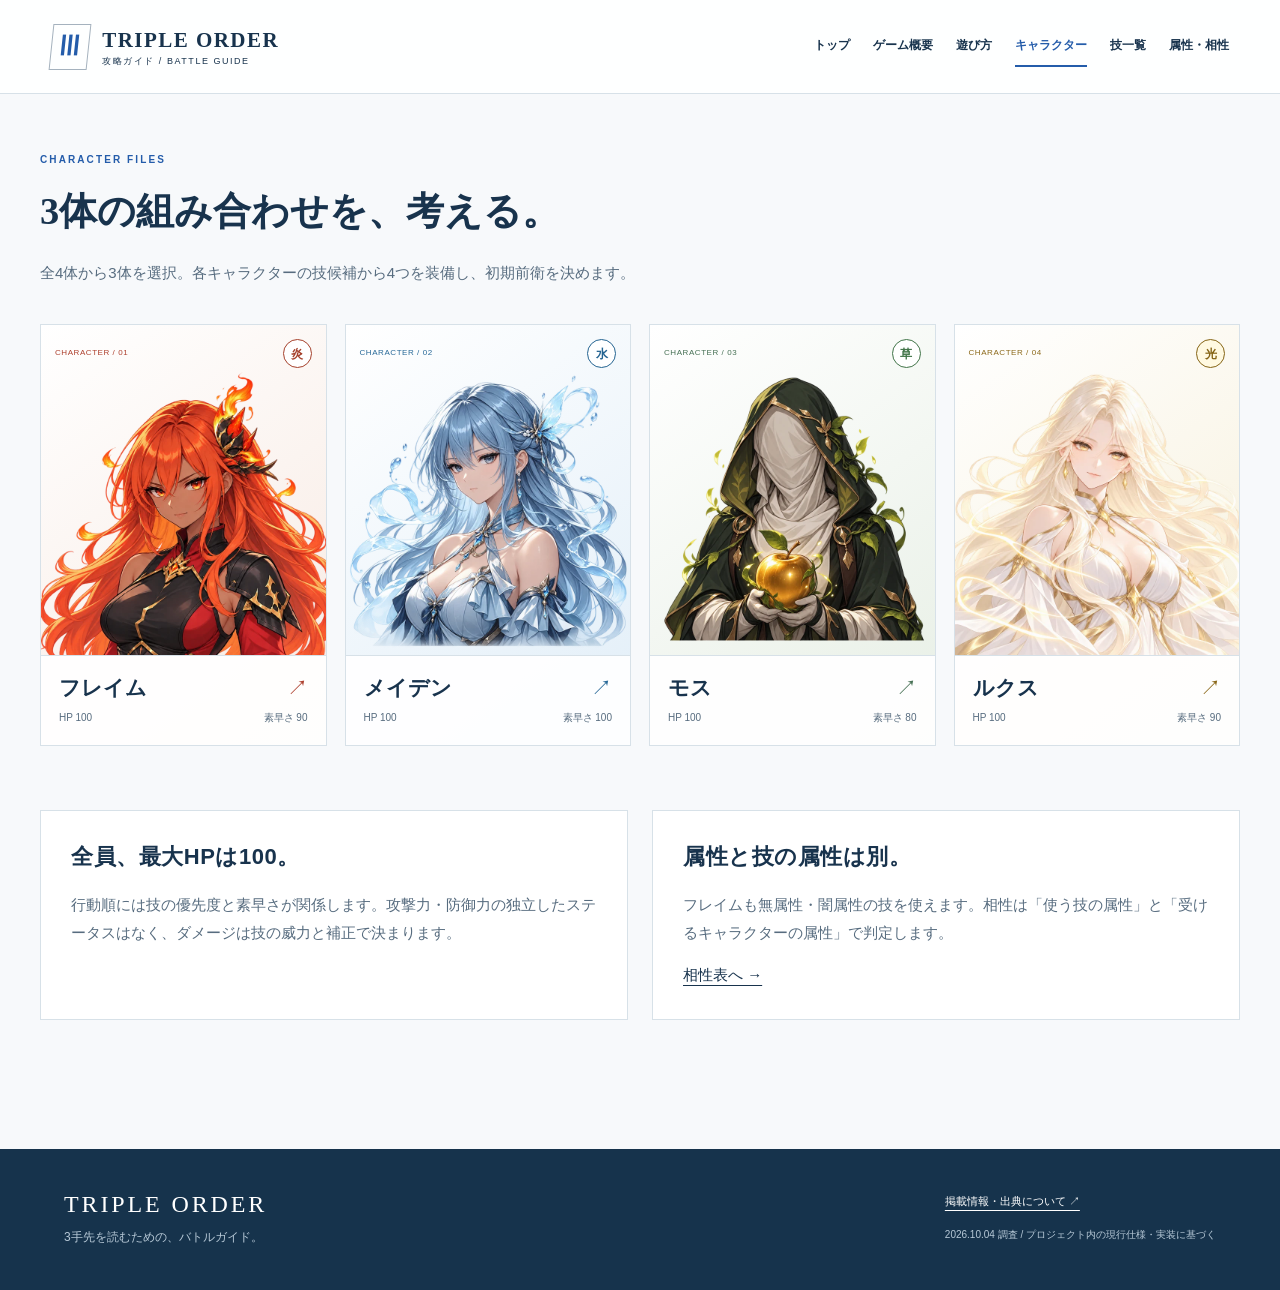
==== characters.html @ ce748887 "Add files via upload" ====
<!doctype html>
<html lang="ja"><head><meta charset="utf-8"><meta name="viewport" content="width=device-width,initial-scale=1"><title>キャラクター一覧 | Triple Order 攻略ガイド</title><meta name="description" content="4キャラクターのHP・素早さ・属性と使用できる技を紹介。"><meta name="theme-color" content="#163657"><link rel="icon" href="assets/favicon.svg" type="image/svg+xml"><link rel="stylesheet" href="assets/style.css"></head>
<body><a class="skip" href="#main">本文へ移動</a><header class="site-header"><a class="brand" href="index.html"><span class="brand-mark" aria-hidden="true">Ⅲ</span><span>TRIPLE ORDER<small>攻略ガイド / BATTLE GUIDE</small></span></a><nav aria-label="メインメニュー"><a href="index.html">トップ</a><a href="overview.html">ゲーム概要</a><a href="rules.html">遊び方</a><a href="characters.html" aria-current="page">キャラクター</a><a href="moves.html">技一覧</a><a href="types.html">属性・相性</a></nav></header>
<main id="main"><section class="page-heading"><p class="eyebrow">CHARACTER FILES</p><h1>3体の組み合わせを、考える。</h1><p>全4体から3体を選択。各キャラクターの技候補から4つを装備し、初期前衛を決めます。</p></section><div class="character-grid"><a class="character-card flame" href="flame.html"><div class="card-top"><span>CHARACTER / 01</span><span class="badge fire">炎</span></div><img src="assets/flame.webp" alt="フレイム" width="760" height="760" loading="lazy"><div class="card-bottom"><h3>フレイム<span aria-hidden="true">↗</span></h3><p>HP 100 <span>素早さ 90</span></p></div></a><a class="character-card maiden" href="maiden.html"><div class="card-top"><span>CHARACTER / 02</span><span class="badge water">水</span></div><img src="assets/maiden.webp" alt="メイデン" width="760" height="760" loading="lazy"><div class="card-bottom"><h3>メイデン<span aria-hidden="true">↗</span></h3><p>HP 100 <span>素早さ 100</span></p></div></a><a class="character-card moss" href="moss.html"><div class="card-top"><span>CHARACTER / 03</span><span class="badge grass">草</span></div><img src="assets/moss.webp" alt="モス" width="760" height="760" loading="lazy"><div class="card-bottom"><h3>モス<span aria-hidden="true">↗</span></h3><p>HP 100 <span>素早さ 80</span></p></div></a><a class="character-card lux" href="lux.html"><div class="card-top"><span>CHARACTER / 04</span><span class="badge light">光</span></div><img src="assets/lux.webp" alt="ルクス" width="760" height="760" loading="lazy"><div class="card-bottom"><h3>ルクス<span aria-hidden="true">↗</span></h3><p>HP 100 <span>素早さ 90</span></p></div></a></div><section class="two-col"><article class="panel"><h2>全員、最大HPは100。</h2><p>行動順には技の優先度と素早さが関係します。攻撃力・防御力の独立したステータスはなく、ダメージは技の威力と補正で決まります。</p></article><article class="panel"><h2>属性と技の属性は別。</h2><p>フレイムも無属性・闇属性の技を使えます。相性は「使う技の属性」と「受けるキャラクターの属性」で判定します。</p><a href="types.html">相性表へ →</a></article></section></main><footer><a class="footer-brand" href="index.html">TRIPLE ORDER</a><p>3手先を読むための、バトルガイド。</p><a href="sources.html">掲載情報・出典について ↗</a><small>2026.10.04 調査 / プロジェクト内の現行仕様・実装に基づく</small></footer></body></html>
---- assets/style.css ----
@charset "UTF-8";
:root{--ink:#18334d;--muted:#576c7f;--blue:#245caa;--line:#d7e1e8;--paper:#f7f9fb;--serif:"Yu Mincho","Hiragino Mincho ProN",serif;--sans:"Yu Gothic","Hiragino Kaku Gothic ProN",Meiryo,sans-serif}
*{box-sizing:border-box}html{scroll-behavior:smooth;scroll-padding-top:110px}body{margin:0;background:var(--paper);color:var(--ink);font:15px/1.85 var(--sans);-webkit-font-smoothing:antialiased}a{color:inherit;text-underline-offset:5px}a:hover{color:var(--blue)}a:focus-visible,[tabindex]:focus-visible{outline:3px solid #cb881a;outline-offset:5px}img{max-width:100%;height:auto}h1,h2,h3,p{margin-top:0}h1,h2,h3{line-height:1.45}h2{font-size:27px;letter-spacing:.025em}h3{font-size:19px}p{color:var(--muted)}.site-header{min-height:94px;padding:18px max(4vw,24px);display:flex;align-items:center;justify-content:space-between;gap:24px;background:#ffffffed;border-bottom:1px solid var(--line)}.brand{display:flex;align-items:center;gap:13px;text-decoration:none;font-size:21px;font-family:Georgia,serif;font-weight:700;letter-spacing:.07em;line-height:1.4;white-space:nowrap}.brand small{display:block;font-family:var(--sans);font-size:9px;letter-spacing:.17em;font-weight:500}.brand-mark{width:38px;height:46px;border:1px solid #a5b2be;display:grid;place-items:center;color:var(--blue);font-size:27px;transform:skew(-6deg)}nav{display:flex;gap:23px;font-size:12px;font-weight:700;white-space:nowrap}nav a{text-decoration:none;padding:8px 0;border-bottom:2px solid transparent}nav a[aria-current]{color:var(--blue);border-color:var(--blue)}main{max-width:1280px;padding:0 40px 65px;margin:auto}section{margin:64px 0}.eyebrow{color:var(--blue);font:700 10px/1.6 var(--sans);letter-spacing:.21em;margin-bottom:15px}.hero{display:grid;grid-template-columns:42% 58%;margin:0;min-height:550px;position:relative}.hero-copy{padding:72px 0 40px;position:relative;z-index:2}.hero h1{font:600 clamp(42px,4.7vw,66px)/1.4 var(--serif);letter-spacing:.07em;margin:19px 0 23px}.hero h1 em{font-style:normal;color:var(--blue)}.hero-copy>p:not(.eyebrow){font-size:15px;line-height:2.1}.button{display:inline-flex;align-items:center;justify-content:space-between;gap:36px;background:var(--ink);color:white;text-decoration:none;padding:15px 25px;font-size:13px;margin:9px 0;border:1px solid var(--ink)}.button:hover{background:var(--blue);color:white}.text-link{display:block;font-size:12px;margin-top:14px}.hero-art{position:relative;min-width:0;overflow:hidden;isolation:isolate}.hero-art img{position:absolute;bottom:34px;max-width:none;width:70%;filter:drop-shadow(0 12px 18px #23395712)}.hero-flame{left:0;z-index:3}.hero-maiden{right:-16%;bottom:82px!important;z-index:2}.hero-moss{left:0;bottom:153px!important;width:51%!important;z-index:1}.hero-number{font:italic 290px/1 Georgia,serif;color:#e4ebf0;position:absolute;right:0;top:15px;z-index:-1}.hero-ring{position:absolute;width:470px;height:470px;max-width:90%;border:1px solid #b9cbd7;border-radius:50%;right:-10px;top:40px;z-index:-1}.hero-ring:after{content:"";position:absolute;inset:25px;border:1px dashed #cbd8e1;border-radius:50%}.order-strip{position:absolute;bottom:10px;left:12px;right:0;z-index:4;display:flex;box-shadow:0 10px 40px #18334d13;background:#ffffffee;border:1px solid var(--line);transform:rotate(-3deg)}.order-strip span{padding:12px;flex:1;font-size:11px;white-space:nowrap}.order-strip b{font:italic 21px Georgia,serif;color:var(--blue);padding-right:5px}.facts{display:grid;grid-template-columns:repeat(4,1fr);border-block:1px solid var(--line);padding:19px 0;background:white}.facts p{text-align:center;margin:0;border-right:1px solid var(--line);font-size:12px}.facts p:last-child{border:0}.facts strong{font:36px Georgia,serif;color:var(--ink);padding-right:13px}.section-title{display:flex;align-items:flex-end;justify-content:space-between;gap:24px;margin-bottom:24px}.section-title h2{margin:0}.section-title .eyebrow{margin-bottom:8px}.section-title>p,.section-title>a{margin:0;font-size:12px}.guide-grid{display:grid;grid-template-columns:repeat(3,1fr);gap:18px}.guide-card{display:block;text-decoration:none;background:white;padding:27px 25px;border:1px solid var(--line);border-top:3px solid var(--blue);transition:transform .2s}.guide-card:hover{transform:translateY(-4px)}.guide-card>span{font-size:9px;color:var(--blue);letter-spacing:.15em}.guide-card h3{font-size:18px;margin:18px 0 12px}.guide-card p{font-size:13px;margin:0}.character-grid{display:grid;grid-template-columns:repeat(4,1fr);gap:18px}.character-card{display:block;position:relative;overflow:hidden;text-decoration:none;border:1px solid var(--line);background:linear-gradient(145deg,#fff,var(--tint));transition:transform .2s}.flame{--accent:#ae412f;--tint:#f7e9e1}.maiden{--accent:#286998;--tint:#e1eef8}.moss{--accent:#477155;--tint:#e7efe5}.lux{--accent:#8b6819;--tint:#f6efd8}.character-card:hover{transform:translateY(-5px)}.card-top{position:absolute;top:14px;left:14px;right:14px;display:flex;justify-content:space-between;align-items:center;z-index:1}.card-top>span:first-child{font-size:8px;color:var(--accent);letter-spacing:.07em}.character-card img{display:block;width:100%;margin-top:45px;transition:transform .3s}.character-card:hover img{transform:scale(1.04)}.card-bottom{position:relative;background:#ffffffef;padding:17px 18px;border-top:1px solid var(--line)}.card-bottom h3{margin:0 0 6px;font-size:21px}.card-bottom h3 span{float:right;color:var(--accent);font-weight:400}.card-bottom p{margin:0;font-size:10px}.card-bottom p span{float:right}.badge{display:inline-grid;place-items:center;font-size:12px;width:29px;height:29px;border:1px solid currentColor;border-radius:50%;line-height:1;background:white;font-weight:700;flex-shrink:0}.fire{color:#a5402b}.water{color:#236391}.grass{color:#417448}.light{color:#856415;background:#fff9e1}.dark{color:#79469c}.neutral{color:#596874}.note{border-left:3px solid #95afc4;background:#edf2f6;padding:19px 24px;color:var(--muted);font-size:12px;margin:32px 0}.note a{margin-left:8px}.page-heading{max-width:860px;margin:58px 0 38px}.page-heading h1{font:600 clamp(28px,3vw,43px)/1.5 var(--serif);margin-bottom:18px}.page-heading>p:last-child{font-size:15px;max-width:760px}.two-col{display:grid;grid-template-columns:1fr 1fr;gap:24px}.panel{padding:30px;background:white;border:1px solid var(--line)}.panel h2{font-size:22px}.panel p:last-child{margin-bottom:0}.panel ul{padding-left:22px;color:var(--muted)}.table-scroll{overflow-x:auto;border:1px solid var(--line);background:white;margin:22px 0}table{width:100%;border-collapse:collapse;font-size:13px}caption{caption-side:bottom;text-align:left;padding:12px 18px;font-size:11px;color:var(--muted);border-top:1px solid var(--line)}th,td{padding:17px 15px;border-bottom:1px solid var(--line);text-align:left;vertical-align:middle}thead{background:#ecf1f6}thead th{font-size:11px;white-space:nowrap}tbody tr:last-child>*{border-bottom:0}.move-table{min-width:780px}.move-table td:last-child{min-width:245px;max-width:370px;color:var(--muted)}.move-table th[scope=row]{min-width:125px}.move-table td:first-child{white-space:nowrap;font-size:12px}.number{font:18px Georgia,serif}.default{display:block;font-size:9px;font-weight:400;color:#315c77}.jump-links{display:flex;flex-wrap:wrap;gap:12px}.jump-links a{border:1px solid var(--line);padding:8px 17px;background:white;text-decoration:none;font-size:13px}.back-link{display:inline-block;margin-top:30px;font-size:12px}.character-hero{display:grid;grid-template-columns:1fr 1fr;background:linear-gradient(125deg,#fff,var(--tint));border:1px solid var(--line);margin:23px 0 48px;overflow:hidden}.character-hero>div{padding:45px 40px}.character-hero h1{font:600 46px var(--serif);margin:17px 0 20px}.character-hero h2{font-size:19px;color:var(--accent)}.character-hero>img{align-self:end;width:100%;max-height:530px;object-fit:contain}.stats{display:flex;gap:35px;margin-bottom:0}.stats dt{font-size:10px;color:var(--muted)}.stats dd{margin:0;font:38px Georgia,serif}.intro-panel{display:grid;grid-template-columns:1fr 2fr;align-items:center;gap:40px;background:#eaf0f5;padding:40px;border-block:1px solid var(--line)}.big-three{text-align:center;font:160px Georgia,serif;color:#7b99b1}.steps{display:grid;grid-template-columns:repeat(3,1fr);gap:28px}.steps article{border-top:1px solid var(--line);padding-top:16px}.steps b{font:italic 44px Georgia,serif;color:#7995ad}.steps h2{font-size:21px;margin:16px 0 10px}.sequence{display:grid;grid-template-columns:repeat(3,1fr);gap:10px;margin:25px 0}.sequence>div{background:#edf2f6;border-left:3px solid var(--blue);padding:18px 15px}.sequence small{display:block;font-size:9px;color:var(--blue);letter-spacing:.1em}.sequence strong{font-size:13px}.rule-list{list-style:none;counter-reset:rule;padding:0;border-top:1px solid var(--line)}.rule-list li{counter-increment:rule;border-bottom:1px solid var(--line);padding:23px 20px 23px 74px;position:relative}.rule-list li:before{content:"0" counter(rule);position:absolute;left:14px;top:19px;font:italic 28px Georgia,serif;color:#6c8aa3}.rule-list p{margin:8px 0 0}.affinity-banner{display:flex;align-items:center;justify-content:space-between;gap:18px;background:var(--ink);color:white;padding:25px 30px}.affinity-banner>span{font-size:24px;word-spacing:15px}.affinity-banner b{color:#b4c6d4;font-weight:400}.affinity-banner p{color:#d9e3ec;margin:0;font-size:12px}.matchup{min-width:550px;text-align:center}.matchup th,.matchup td{text-align:center}.matchup td{font:22px Georgia,serif}.matchup .good{background:#e5f1ed;color:#296147;font-weight:bold}.matchup .weak{background:#f0e9f5;color:#765590}.matchup .even{color:#647b8e}.formula{background:#edf2f6;padding:24px;font-size:22px;color:var(--ink);font-weight:700}.prose{max-width:900px}.prose h2:not(:first-child){margin-top:38px}code{font-size:12px;overflow-wrap:anywhere}footer{background:#16334c;padding:42px max(5vw,24px);display:grid;grid-template-columns:1fr auto;color:#fff;gap:8px 30px;font-size:12px}.footer-brand{font:24px Georgia,serif;letter-spacing:.12em;text-decoration:none}footer p{color:#b7c9d7;grid-row:2;margin:0}footer>a:not(.footer-brand){grid-column:2;grid-row:1;font-size:11px}footer small{color:#b7c9d7;grid-column:2;grid-row:2;font-size:10px}footer a:hover{color:white}.skip{position:absolute;left:10px;top:-100px;z-index:9;background:white;padding:12px}.skip:focus{top:10px}
@media(min-width:1500px){.site-header{padding-inline:calc((100vw - 1200px)/2)}}
@media(max-width:1000px){.site-header{flex-direction:column;gap:15px;padding:18px 24px}nav{gap:28px}.hero{min-height:490px}.hero-copy{padding-top:54px}.hero-art img{width:83%}.hero-maiden{right:-27%;bottom:120px!important}.hero-moss{bottom:228px!important;width:57%!important}.hero-flame{left:-5%}.hero-number{font-size:240px}.order-strip{left:0}.order-strip span{font-size:9px;padding:10px 6px}.order-strip b{font-size:17px}.character-grid{gap:12px}.card-top>span:first-child{font-size:7px}.card-bottom{padding:14px 12px}.guide-card{padding:24px 18px}.guide-card h3{font-size:15px}.character-hero>div{padding:30px}.character-hero h1{font-size:38px}}
@media(max-width:700px){body{font-size:14px}html{scroll-padding-top:18px}.site-header{padding:16px 0 0;gap:12px;align-items:stretch}.brand{align-self:center;font-size:20px}.brand-mark{height:39px;width:31px}nav{overflow-x:auto;width:100%;gap:23px;padding:0 20px;font-size:11px}nav a{padding:10px 0 13px}main{padding:0 20px 40px}section{margin:42px 0}.hero{display:block;min-height:0}.hero-copy{padding:34px 0 0}.hero .eyebrow{font-size:8px}.hero h1{font-size:43px;line-height:1.38;margin:16px 0}.hero-copy>p:not(.eyebrow){font-size:13px}.hero .button{padding:12px 19px;margin-top:0}.hero .text-link{margin-top:6px}.hero-art{height:345px;margin-top:12px;margin-inline:-12px}.hero-art img{width:65%;bottom:18px}.hero-flame{left:3%}.hero-maiden{right:-12%;bottom:57px!important}.hero-moss{left:0;bottom:95px!important;width:49%!important}.hero-number{font-size:210px;top:0}.hero-ring{height:300px;width:300px;top:0}.order-strip{bottom:12px;left:12px;right:12px}.order-strip span{padding:12px 8px;font-size:10px}.facts{padding:15px 0}.facts p{font-size:9px}.facts strong{display:block;font-size:29px;padding:0}.section-title{display:block;margin-bottom:20px}.section-title h2{font-size:23px}.section-title>p,.section-title>a{display:block;margin-top:9px}.guide-grid{grid-template-columns:1fr;gap:12px}.guide-card{padding:20px}.guide-card h3{font-size:18px;margin:10px 0 6px}.guide-card p{font-size:12px}.guide-card p br{display:none}.character-grid{grid-template-columns:1fr 1fr;gap:14px}.card-top{left:10px;right:10px;top:10px}.character-card img{margin-top:39px}.card-top>span:first-child{font-size:7px}.card-bottom h3{font-size:18px}.card-bottom p{font-size:9px}.card-bottom{padding:13px 10px}.badge{width:25px;height:25px;font-size:11px}.note{padding:16px;font-size:11px}.page-heading{margin-top:36px}.page-heading h1{font-size:29px}.page-heading>p:last-child{font-size:13px}.two-col{grid-template-columns:1fr;gap:16px}.panel{padding:23px}.panel h2{font-size:21px}.character-hero{grid-template-columns:1fr}.character-hero>div{padding:27px 24px 0}.character-hero>img{max-height:360px;width:100%;object-fit:contain;margin-top:15px}.character-hero h1{font-size:38px}.character-hero h2{font-size:18px}.stats{gap:35px}.stats dd{font-size:32px}.intro-panel{display:block;padding:25px}.big-three{display:none}.intro-panel h2{font-size:22px}.steps{grid-template-columns:1fr;gap:18px}.steps article{position:relative;padding:18px 0 0 60px}.steps b{position:absolute;left:0;top:18px;font-size:33px}.steps h2{margin:0 0 5px;font-size:20px}.steps p{margin:0}.sequence{grid-template-columns:1fr}.rule-list li{padding:21px 10px 21px 52px}.rule-list li:before{left:5px}.affinity-banner{display:block;padding:20px;text-align:center}.affinity-banner>span{font-size:22px;word-spacing:5px}.affinity-banner p{font-size:10px;margin-top:8px}.formula{padding:18px;font-size:17px}.jump-links{gap:8px}.jump-links a{font-size:12px;padding:6px 10px}footer{display:block;padding:33px 24px}.footer-brand{font-size:22px}footer>a:not(.footer-brand){display:block;margin:24px 0 10px}footer small{display:block;font-size:9px}}
@media(max-width:700px){nav{display:grid;grid-template-columns:repeat(3,1fr);gap:0 14px;padding:0 20px;overflow:visible;text-align:center}nav a{padding:8px 0}.hero-art{margin-top:6px}}
@media(prefers-reduced-motion:reduce){html{scroll-behavior:auto}*{transition:none!important}}
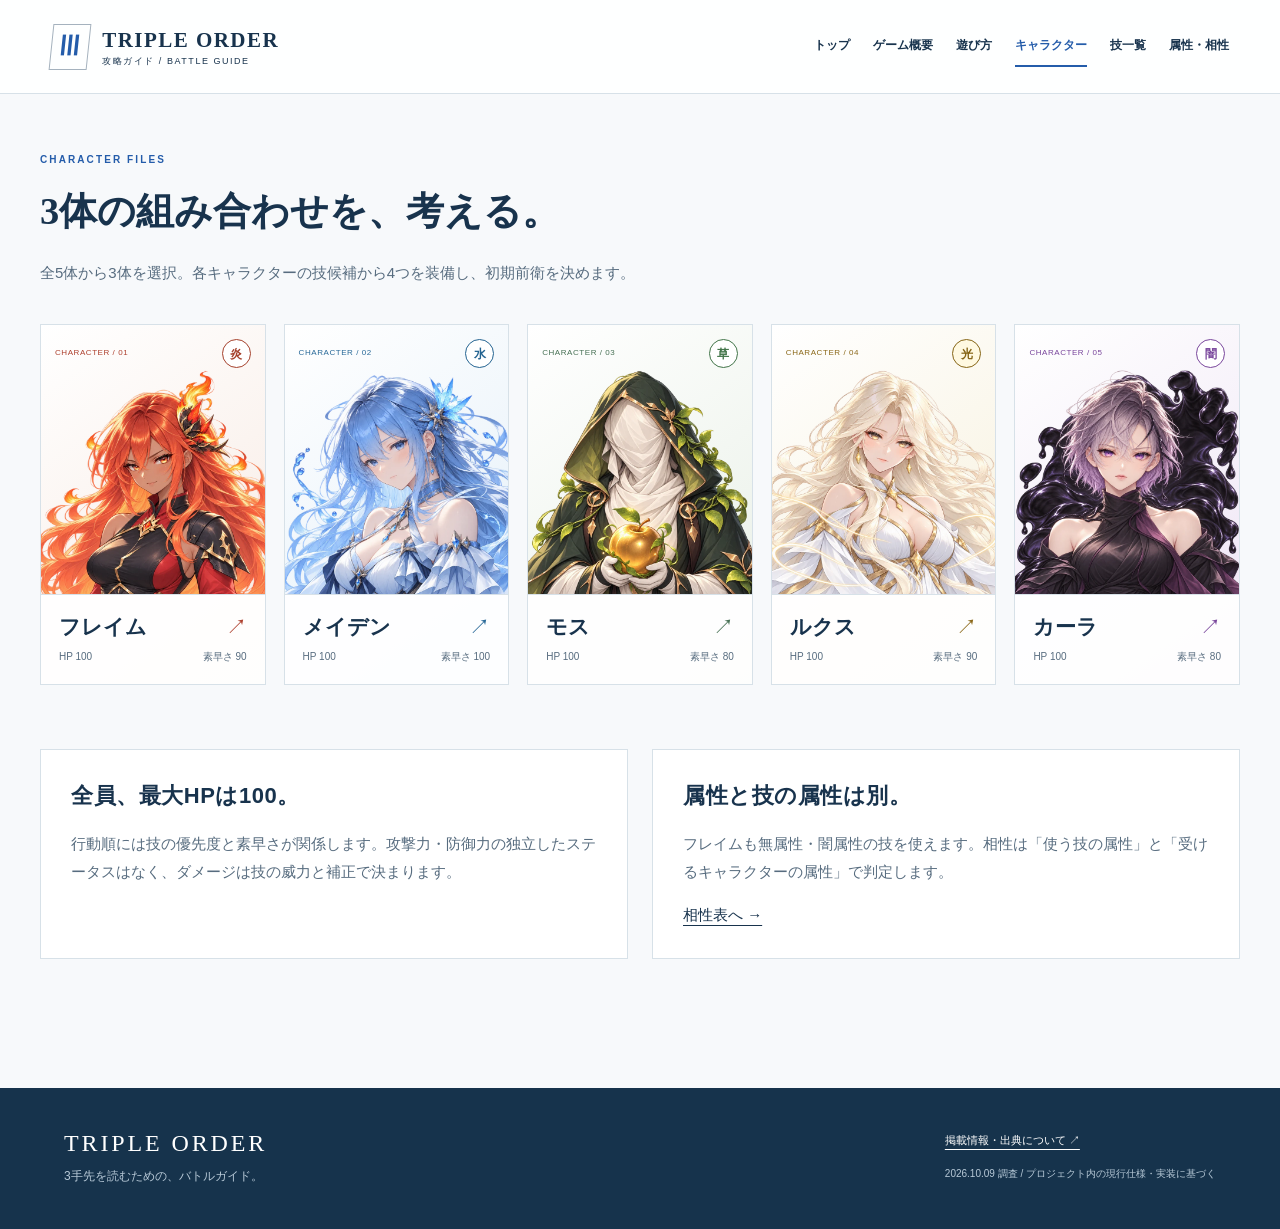
==== commit 60364c08: "Add files via upload キャラクター・相性表・画像を更新" ====
--- a/characters.html
+++ b/characters.html
@@ -1,4 +1,4 @@
 <!doctype html>
-<html lang="ja"><head><meta charset="utf-8"><meta name="viewport" content="width=device-width,initial-scale=1"><title>キャラクター一覧 | Triple Order 攻略ガイド</title><meta name="description" content="4キャラクターのHP・素早さ・属性と使用できる技を紹介。"><meta name="theme-color" content="#163657"><link rel="icon" href="assets/favicon.svg" type="image/svg+xml"><link rel="stylesheet" href="assets/style.css"></head>
+<html lang="ja"><head><meta charset="utf-8"><meta name="viewport" content="width=device-width,initial-scale=1"><title>キャラクター一覧 | Triple Order 攻略ガイド</title><meta name="description" content="5キャラクターのHP・素早さ・属性と使用できる技を紹介。"><meta name="theme-color" content="#163657"><link rel="icon" href="assets/favicon.svg" type="image/svg+xml"><link rel="stylesheet" href="assets/style.css"></head>
 <body><a class="skip" href="#main">本文へ移動</a><header class="site-header"><a class="brand" href="index.html"><span class="brand-mark" aria-hidden="true">Ⅲ</span><span>TRIPLE ORDER<small>攻略ガイド / BATTLE GUIDE</small></span></a><nav aria-label="メインメニュー"><a href="index.html">トップ</a><a href="overview.html">ゲーム概要</a><a href="rules.html">遊び方</a><a href="characters.html" aria-current="page">キャラクター</a><a href="moves.html">技一覧</a><a href="types.html">属性・相性</a></nav></header>
-<main id="main"><section class="page-heading"><p class="eyebrow">CHARACTER FILES</p><h1>3体の組み合わせを、考える。</h1><p>全4体から3体を選択。各キャラクターの技候補から4つを装備し、初期前衛を決めます。</p></section><div class="character-grid"><a class="character-card flame" href="flame.html"><div class="card-top"><span>CHARACTER / 01</span><span class="badge fire">炎</span></div><img src="assets/flame.webp" alt="フレイム" width="760" height="760" loading="lazy"><div class="card-bottom"><h3>フレイム<span aria-hidden="true">↗</span></h3><p>HP 100 <span>素早さ 90</span></p></div></a><a class="character-card maiden" href="maiden.html"><div class="card-top"><span>CHARACTER / 02</span><span class="badge water">水</span></div><img src="assets/maiden.webp" alt="メイデン" width="760" height="760" loading="lazy"><div class="card-bottom"><h3>メイデン<span aria-hidden="true">↗</span></h3><p>HP 100 <span>素早さ 100</span></p></div></a><a class="character-card moss" href="moss.html"><div class="card-top"><span>CHARACTER / 03</span><span class="badge grass">草</span></div><img src="assets/moss.webp" alt="モス" width="760" height="760" loading="lazy"><div class="card-bottom"><h3>モス<span aria-hidden="true">↗</span></h3><p>HP 100 <span>素早さ 80</span></p></div></a><a class="character-card lux" href="lux.html"><div class="card-top"><span>CHARACTER / 04</span><span class="badge light">光</span></div><img src="assets/lux.webp" alt="ルクス" width="760" height="760" loading="lazy"><div class="card-bottom"><h3>ルクス<span aria-hidden="true">↗</span></h3><p>HP 100 <span>素早さ 90</span></p></div></a></div><section class="two-col"><article class="panel"><h2>全員、最大HPは100。</h2><p>行動順には技の優先度と素早さが関係します。攻撃力・防御力の独立したステータスはなく、ダメージは技の威力と補正で決まります。</p></article><article class="panel"><h2>属性と技の属性は別。</h2><p>フレイムも無属性・闇属性の技を使えます。相性は「使う技の属性」と「受けるキャラクターの属性」で判定します。</p><a href="types.html">相性表へ →</a></article></section></main><footer><a class="footer-brand" href="index.html">TRIPLE ORDER</a><p>3手先を読むための、バトルガイド。</p><a href="sources.html">掲載情報・出典について ↗</a><small>2026.10.04 調査 / プロジェクト内の現行仕様・実装に基づく</small></footer></body></html>+<main id="main"><section class="page-heading"><p class="eyebrow">CHARACTER FILES</p><h1>3体の組み合わせを、考える。</h1><p>全5体から3体を選択。各キャラクターの技候補から4つを装備し、初期前衛を決めます。</p></section><div class="character-grid"><a class="character-card flame" href="flame.html"><div class="card-top"><span>CHARACTER / 01</span><span class="badge fire">炎</span></div><img src="assets/flame.webp" alt="フレイム" width="760" height="760" loading="lazy"><div class="card-bottom"><h3>フレイム<span aria-hidden="true">↗</span></h3><p>HP 100 <span>素早さ 90</span></p></div></a><a class="character-card maiden" href="maiden.html"><div class="card-top"><span>CHARACTER / 02</span><span class="badge water">水</span></div><img src="assets/maiden.webp" alt="メイデン" width="760" height="760" loading="lazy"><div class="card-bottom"><h3>メイデン<span aria-hidden="true">↗</span></h3><p>HP 100 <span>素早さ 100</span></p></div></a><a class="character-card moss" href="moss.html"><div class="card-top"><span>CHARACTER / 03</span><span class="badge grass">草</span></div><img src="assets/moss.webp" alt="モス" width="760" height="760" loading="lazy"><div class="card-bottom"><h3>モス<span aria-hidden="true">↗</span></h3><p>HP 100 <span>素早さ 80</span></p></div></a><a class="character-card lux" href="lux.html"><div class="card-top"><span>CHARACTER / 04</span><span class="badge light">光</span></div><img src="assets/lux.webp" alt="ルクス" width="760" height="760" loading="lazy"><div class="card-bottom"><h3>ルクス<span aria-hidden="true">↗</span></h3><p>HP 100 <span>素早さ 90</span></p></div></a><a class="character-card karla" href="karla.html"><div class="card-top"><span>CHARACTER / 05</span><span class="badge dark">闇</span></div><img src="assets/karla.webp" alt="カーラ" width="760" height="760" loading="lazy"><div class="card-bottom"><h3>カーラ<span aria-hidden="true">↗</span></h3><p>HP 100 <span>素早さ 80</span></p></div></a></div><section class="two-col"><article class="panel"><h2>全員、最大HPは100。</h2><p>行動順には技の優先度と素早さが関係します。攻撃力・防御力の独立したステータスはなく、ダメージは技の威力と補正で決まります。</p></article><article class="panel"><h2>属性と技の属性は別。</h2><p>フレイムも無属性・闇属性の技を使えます。相性は「使う技の属性」と「受けるキャラクターの属性」で判定します。</p><a href="types.html">相性表へ →</a></article></section></main><footer><a class="footer-brand" href="index.html">TRIPLE ORDER</a><p>3手先を読むための、バトルガイド。</p><a href="sources.html">掲載情報・出典について ↗</a><small>2026.10.09 調査 / プロジェクト内の現行仕様・実装に基づく</small></footer></body></html>
--- a/assets/style.css
+++ b/assets/style.css
@@ -1,8 +1,11 @@
-@charset "UTF-8";
-:root{--ink:#18334d;--muted:#576c7f;--blue:#245caa;--line:#d7e1e8;--paper:#f7f9fb;--serif:"Yu Mincho","Hiragino Mincho ProN",serif;--sans:"Yu Gothic","Hiragino Kaku Gothic ProN",Meiryo,sans-serif}
-*{box-sizing:border-box}html{scroll-behavior:smooth;scroll-padding-top:110px}body{margin:0;background:var(--paper);color:var(--ink);font:15px/1.85 var(--sans);-webkit-font-smoothing:antialiased}a{color:inherit;text-underline-offset:5px}a:hover{color:var(--blue)}a:focus-visible,[tabindex]:focus-visible{outline:3px solid #cb881a;outline-offset:5px}img{max-width:100%;height:auto}h1,h2,h3,p{margin-top:0}h1,h2,h3{line-height:1.45}h2{font-size:27px;letter-spacing:.025em}h3{font-size:19px}p{color:var(--muted)}.site-header{min-height:94px;padding:18px max(4vw,24px);display:flex;align-items:center;justify-content:space-between;gap:24px;background:#ffffffed;border-bottom:1px solid var(--line)}.brand{display:flex;align-items:center;gap:13px;text-decoration:none;font-size:21px;font-family:Georgia,serif;font-weight:700;letter-spacing:.07em;line-height:1.4;white-space:nowrap}.brand small{display:block;font-family:var(--sans);font-size:9px;letter-spacing:.17em;font-weight:500}.brand-mark{width:38px;height:46px;border:1px solid #a5b2be;display:grid;place-items:center;color:var(--blue);font-size:27px;transform:skew(-6deg)}nav{display:flex;gap:23px;font-size:12px;font-weight:700;white-space:nowrap}nav a{text-decoration:none;padding:8px 0;border-bottom:2px solid transparent}nav a[aria-current]{color:var(--blue);border-color:var(--blue)}main{max-width:1280px;padding:0 40px 65px;margin:auto}section{margin:64px 0}.eyebrow{color:var(--blue);font:700 10px/1.6 var(--sans);letter-spacing:.21em;margin-bottom:15px}.hero{display:grid;grid-template-columns:42% 58%;margin:0;min-height:550px;position:relative}.hero-copy{padding:72px 0 40px;position:relative;z-index:2}.hero h1{font:600 clamp(42px,4.7vw,66px)/1.4 var(--serif);letter-spacing:.07em;margin:19px 0 23px}.hero h1 em{font-style:normal;color:var(--blue)}.hero-copy>p:not(.eyebrow){font-size:15px;line-height:2.1}.button{display:inline-flex;align-items:center;justify-content:space-between;gap:36px;background:var(--ink);color:white;text-decoration:none;padding:15px 25px;font-size:13px;margin:9px 0;border:1px solid var(--ink)}.button:hover{background:var(--blue);color:white}.text-link{display:block;font-size:12px;margin-top:14px}.hero-art{position:relative;min-width:0;overflow:hidden;isolation:isolate}.hero-art img{position:absolute;bottom:34px;max-width:none;width:70%;filter:drop-shadow(0 12px 18px #23395712)}.hero-flame{left:0;z-index:3}.hero-maiden{right:-16%;bottom:82px!important;z-index:2}.hero-moss{left:0;bottom:153px!important;width:51%!important;z-index:1}.hero-number{font:italic 290px/1 Georgia,serif;color:#e4ebf0;position:absolute;right:0;top:15px;z-index:-1}.hero-ring{position:absolute;width:470px;height:470px;max-width:90%;border:1px solid #b9cbd7;border-radius:50%;right:-10px;top:40px;z-index:-1}.hero-ring:after{content:"";position:absolute;inset:25px;border:1px dashed #cbd8e1;border-radius:50%}.order-strip{position:absolute;bottom:10px;left:12px;right:0;z-index:4;display:flex;box-shadow:0 10px 40px #18334d13;background:#ffffffee;border:1px solid var(--line);transform:rotate(-3deg)}.order-strip span{padding:12px;flex:1;font-size:11px;white-space:nowrap}.order-strip b{font:italic 21px Georgia,serif;color:var(--blue);padding-right:5px}.facts{display:grid;grid-template-columns:repeat(4,1fr);border-block:1px solid var(--line);padding:19px 0;background:white}.facts p{text-align:center;margin:0;border-right:1px solid var(--line);font-size:12px}.facts p:last-child{border:0}.facts strong{font:36px Georgia,serif;color:var(--ink);padding-right:13px}.section-title{display:flex;align-items:flex-end;justify-content:space-between;gap:24px;margin-bottom:24px}.section-title h2{margin:0}.section-title .eyebrow{margin-bottom:8px}.section-title>p,.section-title>a{margin:0;font-size:12px}.guide-grid{display:grid;grid-template-columns:repeat(3,1fr);gap:18px}.guide-card{display:block;text-decoration:none;background:white;padding:27px 25px;border:1px solid var(--line);border-top:3px solid var(--blue);transition:transform .2s}.guide-card:hover{transform:translateY(-4px)}.guide-card>span{font-size:9px;color:var(--blue);letter-spacing:.15em}.guide-card h3{font-size:18px;margin:18px 0 12px}.guide-card p{font-size:13px;margin:0}.character-grid{display:grid;grid-template-columns:repeat(4,1fr);gap:18px}.character-card{display:block;position:relative;overflow:hidden;text-decoration:none;border:1px solid var(--line);background:linear-gradient(145deg,#fff,var(--tint));transition:transform .2s}.flame{--accent:#ae412f;--tint:#f7e9e1}.maiden{--accent:#286998;--tint:#e1eef8}.moss{--accent:#477155;--tint:#e7efe5}.lux{--accent:#8b6819;--tint:#f6efd8}.character-card:hover{transform:translateY(-5px)}.card-top{position:absolute;top:14px;left:14px;right:14px;display:flex;justify-content:space-between;align-items:center;z-index:1}.card-top>span:first-child{font-size:8px;color:var(--accent);letter-spacing:.07em}.character-card img{display:block;width:100%;margin-top:45px;transition:transform .3s}.character-card:hover img{transform:scale(1.04)}.card-bottom{position:relative;background:#ffffffef;padding:17px 18px;border-top:1px solid var(--line)}.card-bottom h3{margin:0 0 6px;font-size:21px}.card-bottom h3 span{float:right;color:var(--accent);font-weight:400}.card-bottom p{margin:0;font-size:10px}.card-bottom p span{float:right}.badge{display:inline-grid;place-items:center;font-size:12px;width:29px;height:29px;border:1px solid currentColor;border-radius:50%;line-height:1;background:white;font-weight:700;flex-shrink:0}.fire{color:#a5402b}.water{color:#236391}.grass{color:#417448}.light{color:#856415;background:#fff9e1}.dark{color:#79469c}.neutral{color:#596874}.note{border-left:3px solid #95afc4;background:#edf2f6;padding:19px 24px;color:var(--muted);font-size:12px;margin:32px 0}.note a{margin-left:8px}.page-heading{max-width:860px;margin:58px 0 38px}.page-heading h1{font:600 clamp(28px,3vw,43px)/1.5 var(--serif);margin-bottom:18px}.page-heading>p:last-child{font-size:15px;max-width:760px}.two-col{display:grid;grid-template-columns:1fr 1fr;gap:24px}.panel{padding:30px;background:white;border:1px solid var(--line)}.panel h2{font-size:22px}.panel p:last-child{margin-bottom:0}.panel ul{padding-left:22px;color:var(--muted)}.table-scroll{overflow-x:auto;border:1px solid var(--line);background:white;margin:22px 0}table{width:100%;border-collapse:collapse;font-size:13px}caption{caption-side:bottom;text-align:left;padding:12px 18px;font-size:11px;color:var(--muted);border-top:1px solid var(--line)}th,td{padding:17px 15px;border-bottom:1px solid var(--line);text-align:left;vertical-align:middle}thead{background:#ecf1f6}thead th{font-size:11px;white-space:nowrap}tbody tr:last-child>*{border-bottom:0}.move-table{min-width:780px}.move-table td:last-child{min-width:245px;max-width:370px;color:var(--muted)}.move-table th[scope=row]{min-width:125px}.move-table td:first-child{white-space:nowrap;font-size:12px}.number{font:18px Georgia,serif}.default{display:block;font-size:9px;font-weight:400;color:#315c77}.jump-links{display:flex;flex-wrap:wrap;gap:12px}.jump-links a{border:1px solid var(--line);padding:8px 17px;background:white;text-decoration:none;font-size:13px}.back-link{display:inline-block;margin-top:30px;font-size:12px}.character-hero{display:grid;grid-template-columns:1fr 1fr;background:linear-gradient(125deg,#fff,var(--tint));border:1px solid var(--line);margin:23px 0 48px;overflow:hidden}.character-hero>div{padding:45px 40px}.character-hero h1{font:600 46px var(--serif);margin:17px 0 20px}.character-hero h2{font-size:19px;color:var(--accent)}.character-hero>img{align-self:end;width:100%;max-height:530px;object-fit:contain}.stats{display:flex;gap:35px;margin-bottom:0}.stats dt{font-size:10px;color:var(--muted)}.stats dd{margin:0;font:38px Georgia,serif}.intro-panel{display:grid;grid-template-columns:1fr 2fr;align-items:center;gap:40px;background:#eaf0f5;padding:40px;border-block:1px solid var(--line)}.big-three{text-align:center;font:160px Georgia,serif;color:#7b99b1}.steps{display:grid;grid-template-columns:repeat(3,1fr);gap:28px}.steps article{border-top:1px solid var(--line);padding-top:16px}.steps b{font:italic 44px Georgia,serif;color:#7995ad}.steps h2{font-size:21px;margin:16px 0 10px}.sequence{display:grid;grid-template-columns:repeat(3,1fr);gap:10px;margin:25px 0}.sequence>div{background:#edf2f6;border-left:3px solid var(--blue);padding:18px 15px}.sequence small{display:block;font-size:9px;color:var(--blue);letter-spacing:.1em}.sequence strong{font-size:13px}.rule-list{list-style:none;counter-reset:rule;padding:0;border-top:1px solid var(--line)}.rule-list li{counter-increment:rule;border-bottom:1px solid var(--line);padding:23px 20px 23px 74px;position:relative}.rule-list li:before{content:"0" counter(rule);position:absolute;left:14px;top:19px;font:italic 28px Georgia,serif;color:#6c8aa3}.rule-list p{margin:8px 0 0}.affinity-banner{display:flex;align-items:center;justify-content:space-between;gap:18px;background:var(--ink);color:white;padding:25px 30px}.affinity-banner>span{font-size:24px;word-spacing:15px}.affinity-banner b{color:#b4c6d4;font-weight:400}.affinity-banner p{color:#d9e3ec;margin:0;font-size:12px}.matchup{min-width:550px;text-align:center}.matchup th,.matchup td{text-align:center}.matchup td{font:22px Georgia,serif}.matchup .good{background:#e5f1ed;color:#296147;font-weight:bold}.matchup .weak{background:#f0e9f5;color:#765590}.matchup .even{color:#647b8e}.formula{background:#edf2f6;padding:24px;font-size:22px;color:var(--ink);font-weight:700}.prose{max-width:900px}.prose h2:not(:first-child){margin-top:38px}code{font-size:12px;overflow-wrap:anywhere}footer{background:#16334c;padding:42px max(5vw,24px);display:grid;grid-template-columns:1fr auto;color:#fff;gap:8px 30px;font-size:12px}.footer-brand{font:24px Georgia,serif;letter-spacing:.12em;text-decoration:none}footer p{color:#b7c9d7;grid-row:2;margin:0}footer>a:not(.footer-brand){grid-column:2;grid-row:1;font-size:11px}footer small{color:#b7c9d7;grid-column:2;grid-row:2;font-size:10px}footer a:hover{color:white}.skip{position:absolute;left:10px;top:-100px;z-index:9;background:white;padding:12px}.skip:focus{top:10px}
-@media(min-width:1500px){.site-header{padding-inline:calc((100vw - 1200px)/2)}}
-@media(max-width:1000px){.site-header{flex-direction:column;gap:15px;padding:18px 24px}nav{gap:28px}.hero{min-height:490px}.hero-copy{padding-top:54px}.hero-art img{width:83%}.hero-maiden{right:-27%;bottom:120px!important}.hero-moss{bottom:228px!important;width:57%!important}.hero-flame{left:-5%}.hero-number{font-size:240px}.order-strip{left:0}.order-strip span{font-size:9px;padding:10px 6px}.order-strip b{font-size:17px}.character-grid{gap:12px}.card-top>span:first-child{font-size:7px}.card-bottom{padding:14px 12px}.guide-card{padding:24px 18px}.guide-card h3{font-size:15px}.character-hero>div{padding:30px}.character-hero h1{font-size:38px}}
-@media(max-width:700px){body{font-size:14px}html{scroll-padding-top:18px}.site-header{padding:16px 0 0;gap:12px;align-items:stretch}.brand{align-self:center;font-size:20px}.brand-mark{height:39px;width:31px}nav{overflow-x:auto;width:100%;gap:23px;padding:0 20px;font-size:11px}nav a{padding:10px 0 13px}main{padding:0 20px 40px}section{margin:42px 0}.hero{display:block;min-height:0}.hero-copy{padding:34px 0 0}.hero .eyebrow{font-size:8px}.hero h1{font-size:43px;line-height:1.38;margin:16px 0}.hero-copy>p:not(.eyebrow){font-size:13px}.hero .button{padding:12px 19px;margin-top:0}.hero .text-link{margin-top:6px}.hero-art{height:345px;margin-top:12px;margin-inline:-12px}.hero-art img{width:65%;bottom:18px}.hero-flame{left:3%}.hero-maiden{right:-12%;bottom:57px!important}.hero-moss{left:0;bottom:95px!important;width:49%!important}.hero-number{font-size:210px;top:0}.hero-ring{height:300px;width:300px;top:0}.order-strip{bottom:12px;left:12px;right:12px}.order-strip span{padding:12px 8px;font-size:10px}.facts{padding:15px 0}.facts p{font-size:9px}.facts strong{display:block;font-size:29px;padding:0}.section-title{display:block;margin-bottom:20px}.section-title h2{font-size:23px}.section-title>p,.section-title>a{display:block;margin-top:9px}.guide-grid{grid-template-columns:1fr;gap:12px}.guide-card{padding:20px}.guide-card h3{font-size:18px;margin:10px 0 6px}.guide-card p{font-size:12px}.guide-card p br{display:none}.character-grid{grid-template-columns:1fr 1fr;gap:14px}.card-top{left:10px;right:10px;top:10px}.character-card img{margin-top:39px}.card-top>span:first-child{font-size:7px}.card-bottom h3{font-size:18px}.card-bottom p{font-size:9px}.card-bottom{padding:13px 10px}.badge{width:25px;height:25px;font-size:11px}.note{padding:16px;font-size:11px}.page-heading{margin-top:36px}.page-heading h1{font-size:29px}.page-heading>p:last-child{font-size:13px}.two-col{grid-template-columns:1fr;gap:16px}.panel{padding:23px}.panel h2{font-size:21px}.character-hero{grid-template-columns:1fr}.character-hero>div{padding:27px 24px 0}.character-hero>img{max-height:360px;width:100%;object-fit:contain;margin-top:15px}.character-hero h1{font-size:38px}.character-hero h2{font-size:18px}.stats{gap:35px}.stats dd{font-size:32px}.intro-panel{display:block;padding:25px}.big-three{display:none}.intro-panel h2{font-size:22px}.steps{grid-template-columns:1fr;gap:18px}.steps article{position:relative;padding:18px 0 0 60px}.steps b{position:absolute;left:0;top:18px;font-size:33px}.steps h2{margin:0 0 5px;font-size:20px}.steps p{margin:0}.sequence{grid-template-columns:1fr}.rule-list li{padding:21px 10px 21px 52px}.rule-list li:before{left:5px}.affinity-banner{display:block;padding:20px;text-align:center}.affinity-banner>span{font-size:22px;word-spacing:5px}.affinity-banner p{font-size:10px;margin-top:8px}.formula{padding:18px;font-size:17px}.jump-links{gap:8px}.jump-links a{font-size:12px;padding:6px 10px}footer{display:block;padding:33px 24px}.footer-brand{font-size:22px}footer>a:not(.footer-brand){display:block;margin:24px 0 10px}footer small{display:block;font-size:9px}}
-@media(max-width:700px){nav{display:grid;grid-template-columns:repeat(3,1fr);gap:0 14px;padding:0 20px;overflow:visible;text-align:center}nav a{padding:8px 0}.hero-art{margin-top:6px}}
-@media(prefers-reduced-motion:reduce){html{scroll-behavior:auto}*{transition:none!important}}
+@charset "UTF-8";
+:root{--ink:#18334d;--muted:#576c7f;--blue:#245caa;--line:#d7e1e8;--paper:#f7f9fb;--serif:"Yu Mincho","Hiragino Mincho ProN",serif;--sans:"Yu Gothic","Hiragino Kaku Gothic ProN",Meiryo,sans-serif}
+*{box-sizing:border-box}html{scroll-behavior:smooth;scroll-padding-top:110px}body{margin:0;background:var(--paper);color:var(--ink);font:15px/1.85 var(--sans);-webkit-font-smoothing:antialiased}a{color:inherit;text-underline-offset:5px}a:hover{color:var(--blue)}a:focus-visible,[tabindex]:focus-visible{outline:3px solid #cb881a;outline-offset:5px}img{max-width:100%;height:auto}h1,h2,h3,p{margin-top:0}h1,h2,h3{line-height:1.45}h2{font-size:27px;letter-spacing:.025em}h3{font-size:19px}p{color:var(--muted)}.site-header{min-height:94px;padding:18px max(4vw,24px);display:flex;align-items:center;justify-content:space-between;gap:24px;background:#ffffffed;border-bottom:1px solid var(--line)}.brand{display:flex;align-items:center;gap:13px;text-decoration:none;font-size:21px;font-family:Georgia,serif;font-weight:700;letter-spacing:.07em;line-height:1.4;white-space:nowrap}.brand small{display:block;font-family:var(--sans);font-size:9px;letter-spacing:.17em;font-weight:500}.brand-mark{width:38px;height:46px;border:1px solid #a5b2be;display:grid;place-items:center;color:var(--blue);font-size:27px;transform:skew(-6deg)}nav{display:flex;gap:23px;font-size:12px;font-weight:700;white-space:nowrap}nav a{text-decoration:none;padding:8px 0;border-bottom:2px solid transparent}nav a[aria-current]{color:var(--blue);border-color:var(--blue)}main{max-width:1280px;padding:0 40px 65px;margin:auto}section{margin:64px 0}.eyebrow{color:var(--blue);font:700 10px/1.6 var(--sans);letter-spacing:.21em;margin-bottom:15px}.hero{display:grid;grid-template-columns:42% 58%;margin:0;min-height:550px;position:relative}.hero-copy{padding:72px 0 40px;position:relative;z-index:2}.hero h1{font:600 clamp(42px,4.7vw,66px)/1.4 var(--serif);letter-spacing:.07em;margin:19px 0 23px}.hero h1 em{font-style:normal;color:var(--blue)}.hero-copy>p:not(.eyebrow){font-size:15px;line-height:2.1}.button{display:inline-flex;align-items:center;justify-content:space-between;gap:36px;background:var(--ink);color:white;text-decoration:none;padding:15px 25px;font-size:13px;margin:9px 0;border:1px solid var(--ink)}.button:hover{background:var(--blue);color:white}.text-link{display:block;font-size:12px;margin-top:14px}.hero-art{position:relative;min-width:0;overflow:hidden;isolation:isolate}.hero-art img{position:absolute;bottom:34px;max-width:none;width:70%;filter:drop-shadow(0 12px 18px #23395712)}.hero-flame{left:0;z-index:3}.hero-maiden{right:-16%;bottom:82px!important;z-index:2}.hero-moss{left:0;bottom:153px!important;width:51%!important;z-index:1}.hero-number{font:italic 290px/1 Georgia,serif;color:#e4ebf0;position:absolute;right:0;top:15px;z-index:-1}.hero-ring{position:absolute;width:470px;height:470px;max-width:90%;border:1px solid #b9cbd7;border-radius:50%;right:-10px;top:40px;z-index:-1}.hero-ring:after{content:"";position:absolute;inset:25px;border:1px dashed #cbd8e1;border-radius:50%}.order-strip{position:absolute;bottom:10px;left:12px;right:0;z-index:4;display:flex;box-shadow:0 10px 40px #18334d13;background:#ffffffee;border:1px solid var(--line);transform:rotate(-3deg)}.order-strip span{padding:12px;flex:1;font-size:11px;white-space:nowrap}.order-strip b{font:italic 21px Georgia,serif;color:var(--blue);padding-right:5px}.facts{display:grid;grid-template-columns:repeat(4,1fr);border-block:1px solid var(--line);padding:19px 0;background:white}.facts p{text-align:center;margin:0;border-right:1px solid var(--line);font-size:12px}.facts p:last-child{border:0}.facts strong{font:36px Georgia,serif;color:var(--ink);padding-right:13px}.section-title{display:flex;align-items:flex-end;justify-content:space-between;gap:24px;margin-bottom:24px}.section-title h2{margin:0}.section-title .eyebrow{margin-bottom:8px}.section-title>p,.section-title>a{margin:0;font-size:12px}.guide-grid{display:grid;grid-template-columns:repeat(3,1fr);gap:18px}.guide-card{display:block;text-decoration:none;background:white;padding:27px 25px;border:1px solid var(--line);border-top:3px solid var(--blue);transition:transform .2s}.guide-card:hover{transform:translateY(-4px)}.guide-card>span{font-size:9px;color:var(--blue);letter-spacing:.15em}.guide-card h3{font-size:18px;margin:18px 0 12px}.guide-card p{font-size:13px;margin:0}.character-grid{display:grid;grid-template-columns:repeat(4,1fr);gap:18px}.character-card{display:block;position:relative;overflow:hidden;text-decoration:none;border:1px solid var(--line);background:linear-gradient(145deg,#fff,var(--tint));transition:transform .2s}.flame{--accent:#ae412f;--tint:#f7e9e1}.maiden{--accent:#286998;--tint:#e1eef8}.moss{--accent:#477155;--tint:#e7efe5}.lux{--accent:#8b6819;--tint:#f6efd8}.character-card:hover{transform:translateY(-5px)}.card-top{position:absolute;top:14px;left:14px;right:14px;display:flex;justify-content:space-between;align-items:center;z-index:1}.card-top>span:first-child{font-size:8px;color:var(--accent);letter-spacing:.07em}.character-card img{display:block;width:100%;margin-top:45px;transition:transform .3s}.character-card:hover img{transform:scale(1.04)}.card-bottom{position:relative;background:#ffffffef;padding:17px 18px;border-top:1px solid var(--line)}.card-bottom h3{margin:0 0 6px;font-size:21px}.card-bottom h3 span{float:right;color:var(--accent);font-weight:400}.card-bottom p{margin:0;font-size:10px}.card-bottom p span{float:right}.badge{display:inline-grid;place-items:center;font-size:12px;width:29px;height:29px;border:1px solid currentColor;border-radius:50%;line-height:1;background:white;font-weight:700;flex-shrink:0}.fire{color:#a5402b}.water{color:#236391}.grass{color:#417448}.light{color:#856415;background:#fff9e1}.dark{color:#79469c}.neutral{color:#596874}.note{border-left:3px solid #95afc4;background:#edf2f6;padding:19px 24px;color:var(--muted);font-size:12px;margin:32px 0}.note a{margin-left:8px}.page-heading{max-width:860px;margin:58px 0 38px}.page-heading h1{font:600 clamp(28px,3vw,43px)/1.5 var(--serif);margin-bottom:18px}.page-heading>p:last-child{font-size:15px;max-width:760px}.two-col{display:grid;grid-template-columns:1fr 1fr;gap:24px}.panel{padding:30px;background:white;border:1px solid var(--line)}.panel h2{font-size:22px}.panel p:last-child{margin-bottom:0}.panel ul{padding-left:22px;color:var(--muted)}.table-scroll{overflow-x:auto;border:1px solid var(--line);background:white;margin:22px 0}table{width:100%;border-collapse:collapse;font-size:13px}caption{caption-side:bottom;text-align:left;padding:12px 18px;font-size:11px;color:var(--muted);border-top:1px solid var(--line)}th,td{padding:17px 15px;border-bottom:1px solid var(--line);text-align:left;vertical-align:middle}thead{background:#ecf1f6}thead th{font-size:11px;white-space:nowrap}tbody tr:last-child>*{border-bottom:0}.move-table{min-width:780px}.move-table td:last-child{min-width:245px;max-width:370px;color:var(--muted)}.move-table th[scope=row]{min-width:125px}.move-table td:first-child{white-space:nowrap;font-size:12px}.number{font:18px Georgia,serif}.default{display:block;font-size:9px;font-weight:400;color:#315c77}.jump-links{display:flex;flex-wrap:wrap;gap:12px}.jump-links a{border:1px solid var(--line);padding:8px 17px;background:white;text-decoration:none;font-size:13px}.back-link{display:inline-block;margin-top:30px;font-size:12px}.character-hero{display:grid;grid-template-columns:1fr 1fr;background:linear-gradient(125deg,#fff,var(--tint));border:1px solid var(--line);margin:23px 0 48px;overflow:hidden}.character-hero>div{padding:45px 40px}.character-hero h1{font:600 46px var(--serif);margin:17px 0 20px}.character-hero h2{font-size:19px;color:var(--accent)}.character-hero>img{align-self:end;width:100%;max-height:530px;object-fit:contain}.stats{display:flex;gap:35px;margin-bottom:0}.stats dt{font-size:10px;color:var(--muted)}.stats dd{margin:0;font:38px Georgia,serif}.intro-panel{display:grid;grid-template-columns:1fr 2fr;align-items:center;gap:40px;background:#eaf0f5;padding:40px;border-block:1px solid var(--line)}.big-three{text-align:center;font:160px Georgia,serif;color:#7b99b1}.steps{display:grid;grid-template-columns:repeat(3,1fr);gap:28px}.steps article{border-top:1px solid var(--line);padding-top:16px}.steps b{font:italic 44px Georgia,serif;color:#7995ad}.steps h2{font-size:21px;margin:16px 0 10px}.sequence{display:grid;grid-template-columns:repeat(3,1fr);gap:10px;margin:25px 0}.sequence>div{background:#edf2f6;border-left:3px solid var(--blue);padding:18px 15px}.sequence small{display:block;font-size:9px;color:var(--blue);letter-spacing:.1em}.sequence strong{font-size:13px}.rule-list{list-style:none;counter-reset:rule;padding:0;border-top:1px solid var(--line)}.rule-list li{counter-increment:rule;border-bottom:1px solid var(--line);padding:23px 20px 23px 74px;position:relative}.rule-list li:before{content:"0" counter(rule);position:absolute;left:14px;top:19px;font:italic 28px Georgia,serif;color:#6c8aa3}.rule-list p{margin:8px 0 0}.affinity-banner{display:flex;align-items:center;justify-content:space-between;gap:18px;background:var(--ink);color:white;padding:25px 30px}.affinity-banner>span{font-size:24px;word-spacing:15px}.affinity-banner b{color:#b4c6d4;font-weight:400}.affinity-banner p{color:#d9e3ec;margin:0;font-size:12px}.matchup{min-width:550px;text-align:center}.matchup th,.matchup td{text-align:center}.matchup td{font:22px Georgia,serif}.matchup .good{background:#e5f1ed;color:#296147;font-weight:bold}.matchup .weak{background:#f0e9f5;color:#765590}.matchup .even{color:#647b8e}.formula{background:#edf2f6;padding:24px;font-size:22px;color:var(--ink);font-weight:700}.prose{max-width:900px}.prose h2:not(:first-child){margin-top:38px}code{font-size:12px;overflow-wrap:anywhere}footer{background:#16334c;padding:42px max(5vw,24px);display:grid;grid-template-columns:1fr auto;color:#fff;gap:8px 30px;font-size:12px}.footer-brand{font:24px Georgia,serif;letter-spacing:.12em;text-decoration:none}footer p{color:#b7c9d7;grid-row:2;margin:0}footer>a:not(.footer-brand){grid-column:2;grid-row:1;font-size:11px}footer small{color:#b7c9d7;grid-column:2;grid-row:2;font-size:10px}footer a:hover{color:white}.skip{position:absolute;left:10px;top:-100px;z-index:9;background:white;padding:12px}.skip:focus{top:10px}
+@media(min-width:1500px){.site-header{padding-inline:calc((100vw - 1200px)/2)}}
+@media(max-width:1000px){.site-header{flex-direction:column;gap:15px;padding:18px 24px}nav{gap:28px}.hero{min-height:490px}.hero-copy{padding-top:54px}.hero-art img{width:83%}.hero-maiden{right:-27%;bottom:120px!important}.hero-moss{bottom:228px!important;width:57%!important}.hero-flame{left:-5%}.hero-number{font-size:240px}.order-strip{left:0}.order-strip span{font-size:9px;padding:10px 6px}.order-strip b{font-size:17px}.character-grid{gap:12px}.card-top>span:first-child{font-size:7px}.card-bottom{padding:14px 12px}.guide-card{padding:24px 18px}.guide-card h3{font-size:15px}.character-hero>div{padding:30px}.character-hero h1{font-size:38px}}
+@media(max-width:700px){body{font-size:14px}html{scroll-padding-top:18px}.site-header{padding:16px 0 0;gap:12px;align-items:stretch}.brand{align-self:center;font-size:20px}.brand-mark{height:39px;width:31px}nav{overflow-x:auto;width:100%;gap:23px;padding:0 20px;font-size:11px}nav a{padding:10px 0 13px}main{padding:0 20px 40px}section{margin:42px 0}.hero{display:block;min-height:0}.hero-copy{padding:34px 0 0}.hero .eyebrow{font-size:8px}.hero h1{font-size:43px;line-height:1.38;margin:16px 0}.hero-copy>p:not(.eyebrow){font-size:13px}.hero .button{padding:12px 19px;margin-top:0}.hero .text-link{margin-top:6px}.hero-art{height:345px;margin-top:12px;margin-inline:-12px}.hero-art img{width:65%;bottom:18px}.hero-flame{left:3%}.hero-maiden{right:-12%;bottom:57px!important}.hero-moss{left:0;bottom:95px!important;width:49%!important}.hero-number{font-size:210px;top:0}.hero-ring{height:300px;width:300px;top:0}.order-strip{bottom:12px;left:12px;right:12px}.order-strip span{padding:12px 8px;font-size:10px}.facts{padding:15px 0}.facts p{font-size:9px}.facts strong{display:block;font-size:29px;padding:0}.section-title{display:block;margin-bottom:20px}.section-title h2{font-size:23px}.section-title>p,.section-title>a{display:block;margin-top:9px}.guide-grid{grid-template-columns:1fr;gap:12px}.guide-card{padding:20px}.guide-card h3{font-size:18px;margin:10px 0 6px}.guide-card p{font-size:12px}.guide-card p br{display:none}.character-grid{grid-template-columns:1fr 1fr;gap:14px}.card-top{left:10px;right:10px;top:10px}.character-card img{margin-top:39px}.card-top>span:first-child{font-size:7px}.card-bottom h3{font-size:18px}.card-bottom p{font-size:9px}.card-bottom{padding:13px 10px}.badge{width:25px;height:25px;font-size:11px}.note{padding:16px;font-size:11px}.page-heading{margin-top:36px}.page-heading h1{font-size:29px}.page-heading>p:last-child{font-size:13px}.two-col{grid-template-columns:1fr;gap:16px}.panel{padding:23px}.panel h2{font-size:21px}.character-hero{grid-template-columns:1fr}.character-hero>div{padding:27px 24px 0}.character-hero>img{max-height:360px;width:100%;object-fit:contain;margin-top:15px}.character-hero h1{font-size:38px}.character-hero h2{font-size:18px}.stats{gap:35px}.stats dd{font-size:32px}.intro-panel{display:block;padding:25px}.big-three{display:none}.intro-panel h2{font-size:22px}.steps{grid-template-columns:1fr;gap:18px}.steps article{position:relative;padding:18px 0 0 60px}.steps b{position:absolute;left:0;top:18px;font-size:33px}.steps h2{margin:0 0 5px;font-size:20px}.steps p{margin:0}.sequence{grid-template-columns:1fr}.rule-list li{padding:21px 10px 21px 52px}.rule-list li:before{left:5px}.affinity-banner{display:block;padding:20px;text-align:center}.affinity-banner>span{font-size:22px;word-spacing:5px}.affinity-banner p{font-size:10px;margin-top:8px}.formula{padding:18px;font-size:17px}.jump-links{gap:8px}.jump-links a{font-size:12px;padding:6px 10px}footer{display:block;padding:33px 24px}.footer-brand{font-size:22px}footer>a:not(.footer-brand){display:block;margin:24px 0 10px}footer small{display:block;font-size:9px}}
+@media(max-width:700px){nav{display:grid;grid-template-columns:repeat(3,1fr);gap:0 14px;padding:0 20px;overflow:visible;text-align:center}nav a{padding:8px 0}.hero-art{margin-top:6px}}
+@media(prefers-reduced-motion:reduce){html{scroll-behavior:auto}*{transition:none!important}}
+
+.karla{--accent:#79469c;--tint:#ede3f4}
+@media(min-width:1100px){.character-grid{grid-template-columns:repeat(5,1fr)}}
